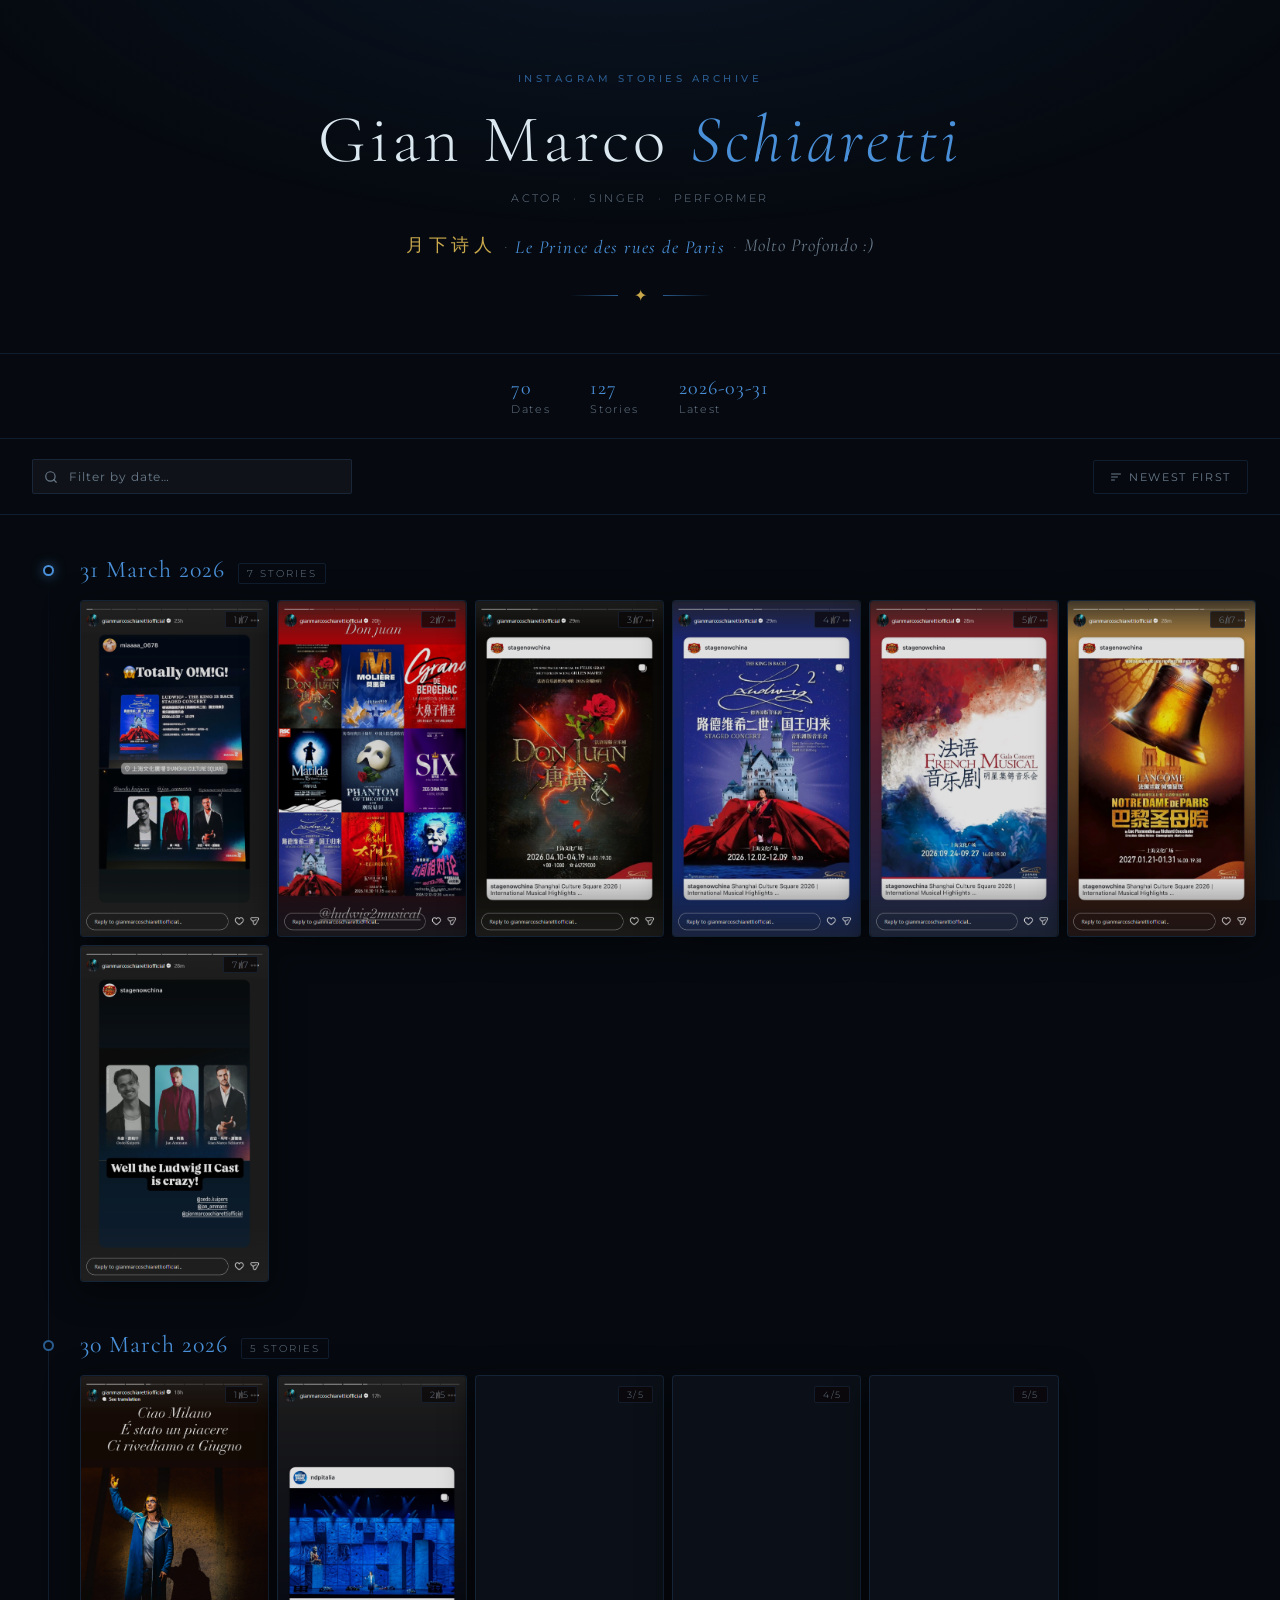
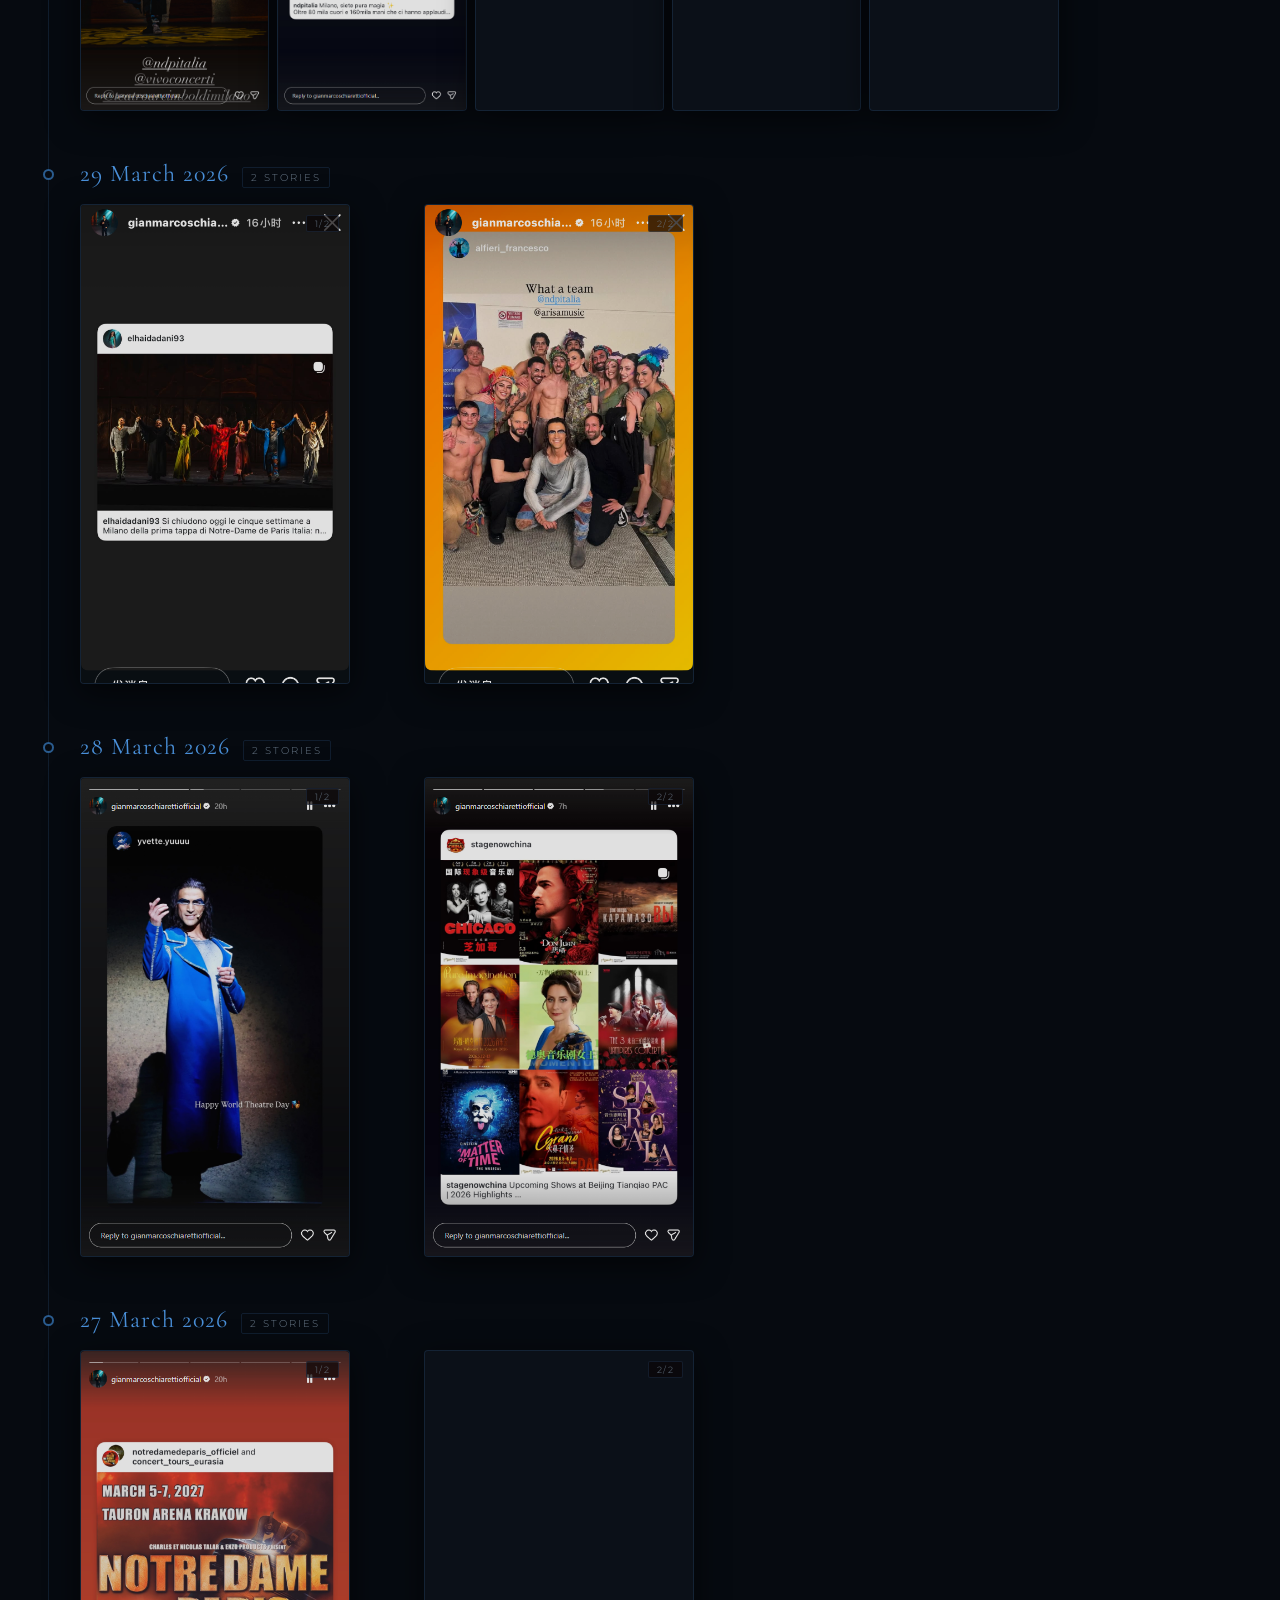
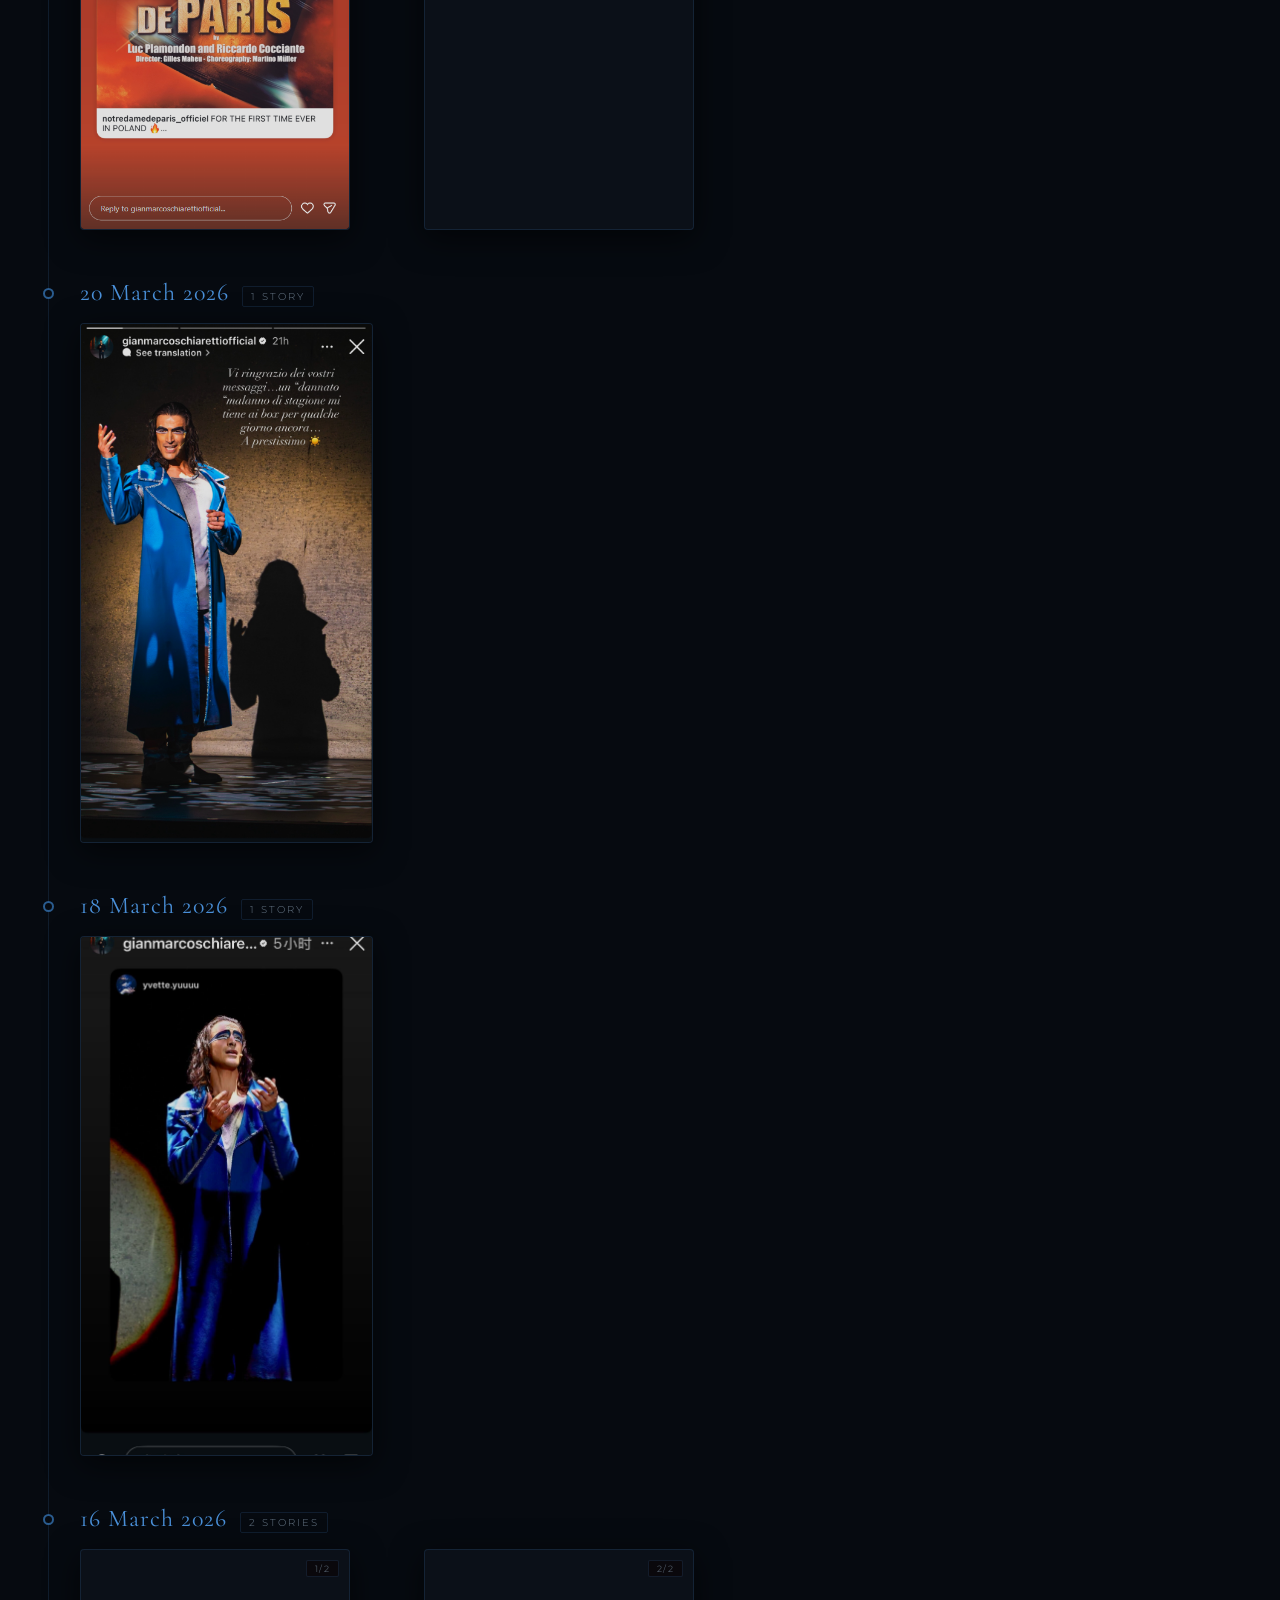
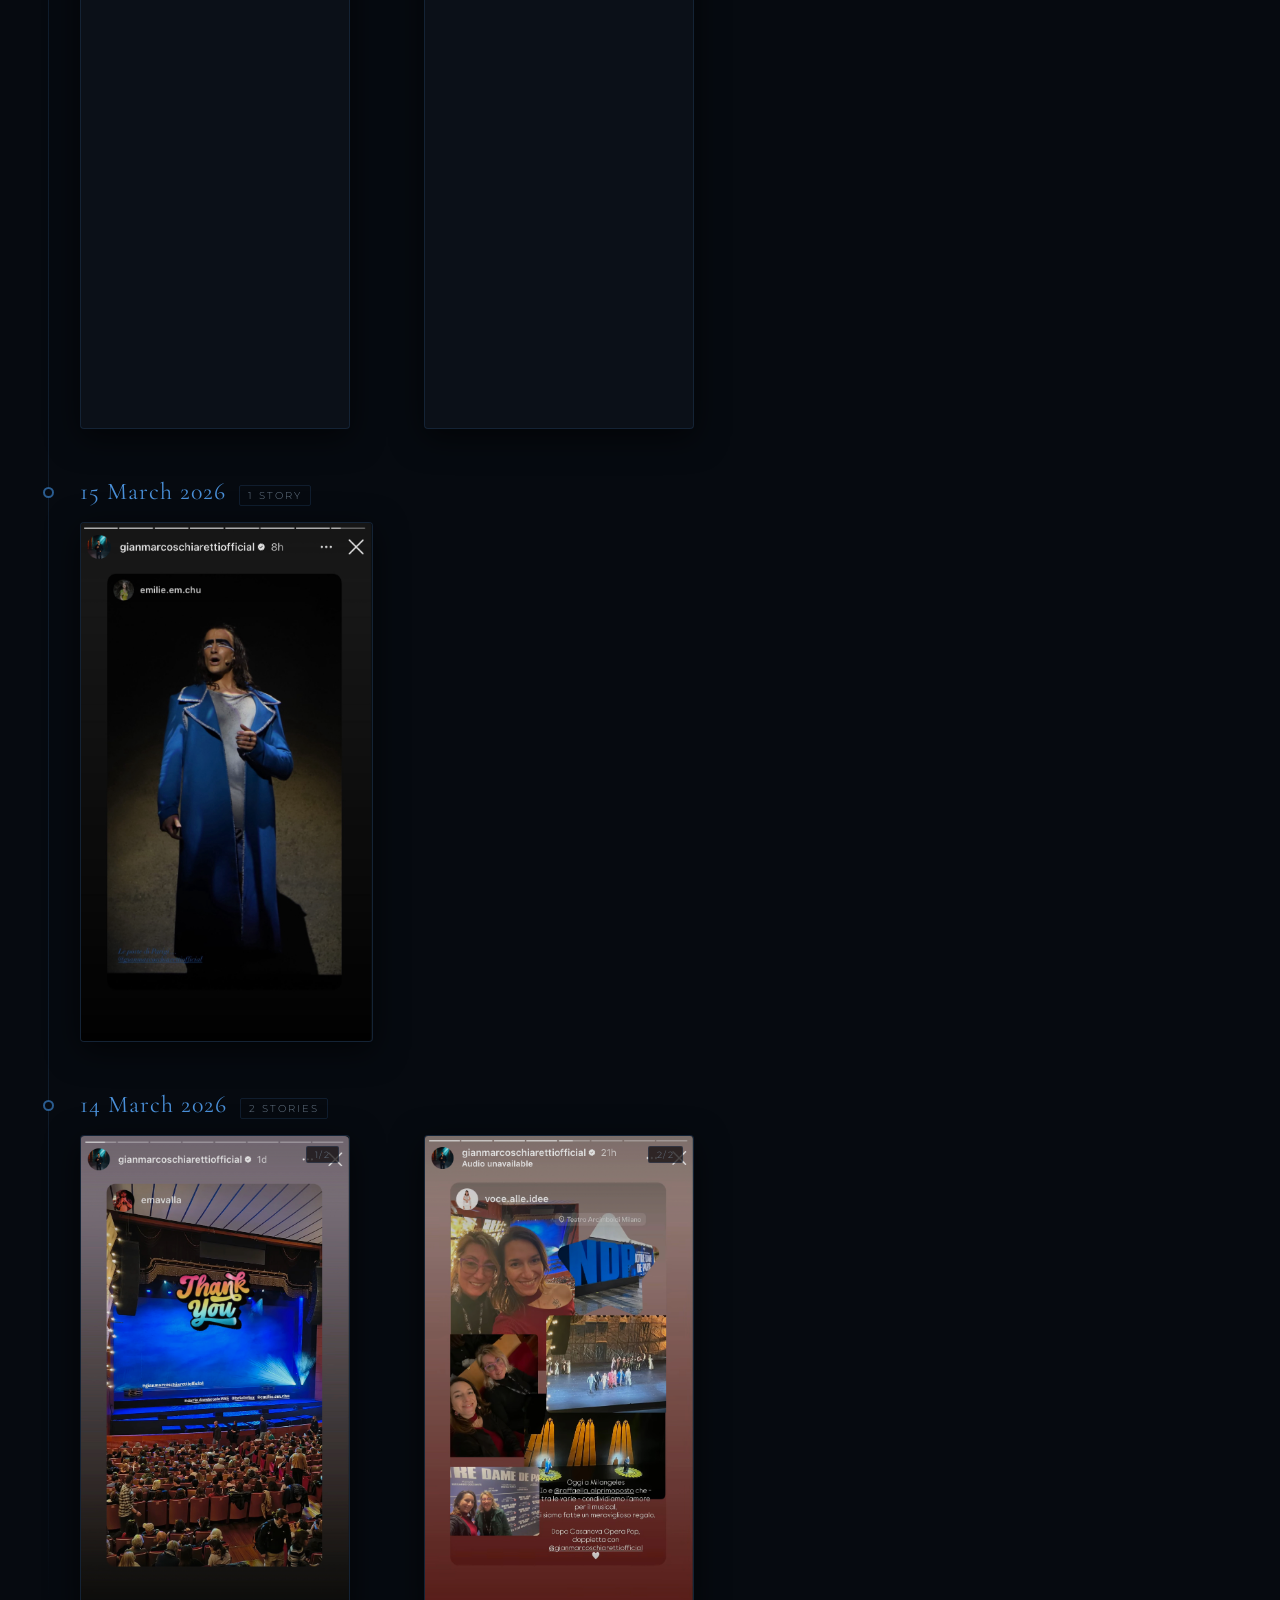
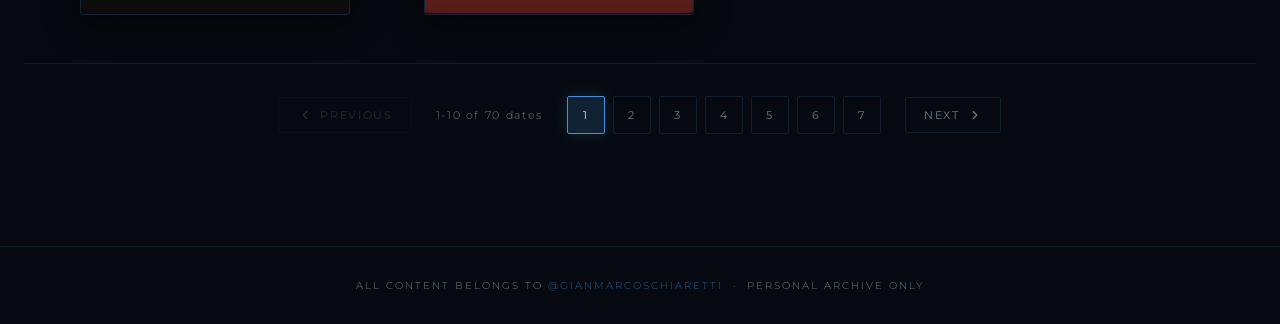
==== index.html @ 5ee10ee5 "Update Instagram story screenshots - 2026-04-02 15:38:08" ====
<!DOCTYPE html>
<html lang="en">
<head>
  <meta charset="UTF-8" />
  <meta name="viewport" content="width=device-width, initial-scale=1.0" />
  <title>Gian Marco Schiaretti — Stories Archive</title>
  <meta name="description" content="A curated archive of Instagram stories by Gian Marco Schiaretti, actor and singer." />
  <link rel="stylesheet" href="style.css" />
</head>
<body>

  <!-- ══ Header ══════════════════════════════════════ -->
  <header>
    <p class="header-eyebrow">Instagram Stories Archive</p>
    <h1>Gian Marco <em>Schiaretti</em></h1>
    <p class="header-subtitle">Actor &nbsp;·&nbsp; Singer &nbsp;·&nbsp; Performer</p>
    <div class="header-poem">
      <p class="poem-line">
        <span class="poem-zh">月下诗人</span>
        <span class="poem-sep">·</span>
        <span class="poem-fr">Le Prince des rues de Paris</span>
        <span class="poem-sep">·</span>
        <span class="poem-it">Molto Profondo :)</span>
      </p>
    </div>
    <div class="header-divider">
      <span></span>
      <i>✦</i>
      <span></span>
    </div>
  </header>

  <!-- ══ Stats bar ════════════════════════════════════ -->
  <div id="stats-bar">
    <div>
      <strong id="stat-dates">—</strong>
      <span>Dates</span>
    </div>
    <div>
      <strong id="stat-images">—</strong>
      <span>Stories</span>
    </div>
    <div>
      <strong id="stat-latest">—</strong>
      <span>Latest</span>
    </div>
  </div>

  <!-- ══ Controls ═════════════════════════════════════ -->
  <div id="controls">
    <div class="search-wrap">
      <!-- Search icon -->
      <svg xmlns="http://www.w3.org/2000/svg" viewBox="0 0 24 24" fill="none"
           stroke="currentColor" stroke-width="2" stroke-linecap="round" stroke-linejoin="round">
        <circle cx="11" cy="11" r="8"/><line x1="21" y1="21" x2="16.65" y2="16.65"/>
      </svg>
      <input id="search-input" type="search" placeholder="Filter by date…" autocomplete="off" />
    </div>

    <button id="sort-btn" class="sort-btn" title="Toggle sort order">
      <!-- Sort icon -->
      <svg xmlns="http://www.w3.org/2000/svg" viewBox="0 0 24 24" fill="none"
           stroke="currentColor" stroke-width="2" stroke-linecap="round" stroke-linejoin="round">
        <line x1="3" y1="6" x2="21" y2="6"/>
        <line x1="3" y1="12" x2="15" y2="12"/>
        <line x1="3" y1="18" x2="9" y2="18"/>
      </svg>
      <span class="sort-label">Newest First</span>
    </button>
  </div>

  <!-- ══ Main gallery ══════════════════════════════════ -->
  <main>
    <div id="loading-state">Loading stories…</div>
    <div id="empty-state">No stories found for that date.</div>
    <div id="gallery"></div>
    
    <!-- ══ Pagination ════════════════════════════════════ -->
    <div id="pagination">
      <button id="prev-page" class="page-btn" aria-label="Previous page">
        <svg xmlns="http://www.w3.org/2000/svg" width="14" height="14" viewBox="0 0 24 24"
             fill="none" stroke="currentColor" stroke-width="2"
             stroke-linecap="round" stroke-linejoin="round">
          <polyline points="15 18 9 12 15 6"/>
        </svg>
        <span>Previous</span>
      </button>
      
      <span id="page-info">—</span>
      
      <div id="page-numbers" aria-label="Page numbers"></div>
      
      <button id="next-page" class="page-btn" aria-label="Next page">
        <span>Next</span>
        <svg xmlns="http://www.w3.org/2000/svg" width="14" height="14" viewBox="0 0 24 24"
             fill="none" stroke="currentColor" stroke-width="2"
             stroke-linecap="round" stroke-linejoin="round">
          <polyline points="9 18 15 12 9 6"/>
        </svg>
      </button>
    </div>
  </main>

  <!-- ══ Footer ═══════════════════════════════════════ -->
  <footer>
    <p>
      All content belongs to
      <a href="https://www.instagram.com/gianmarcoschiaretti/" target="_blank" rel="noopener">
        @gianmarcoschiaretti
      </a>
      &nbsp;·&nbsp; Personal archive only
    </p>
  </footer>

  <!-- ══ Scroll-to-top ════════════════════════════════ -->
  <button id="scroll-top" aria-label="Scroll to top" title="Back to top">
    <svg xmlns="http://www.w3.org/2000/svg" width="16" height="16" viewBox="0 0 24 24"
         fill="none" stroke="currentColor" stroke-width="2"
         stroke-linecap="round" stroke-linejoin="round">
      <polyline points="18 15 12 9 6 15"/>
    </svg>
  </button>

  <!-- ══ Lightbox ══════════════════════════════════════ -->
  <div id="lightbox" role="dialog" aria-modal="true" aria-label="Story viewer">

    <button id="lightbox-close" aria-label="Close viewer">
      <svg xmlns="http://www.w3.org/2000/svg" width="16" height="16" viewBox="0 0 24 24"
           fill="none" stroke="currentColor" stroke-width="2"
           stroke-linecap="round" stroke-linejoin="round">
        <line x1="18" y1="6" x2="6" y2="18"/>
        <line x1="6" y1="6" x2="18" y2="18"/>
      </svg>
    </button>

    <button id="lightbox-prev" class="lightbox-nav" aria-label="Previous story">
      <svg xmlns="http://www.w3.org/2000/svg" width="18" height="18" viewBox="0 0 24 24"
           fill="none" stroke="currentColor" stroke-width="2"
           stroke-linecap="round" stroke-linejoin="round">
        <polyline points="15 18 9 12 15 6"/>
      </svg>
    </button>

    <img id="lightbox-img" src="" alt="" tabindex="-1" />

    <button id="lightbox-next" class="lightbox-nav" aria-label="Next story">
      <svg xmlns="http://www.w3.org/2000/svg" width="18" height="18" viewBox="0 0 24 24"
           fill="none" stroke="currentColor" stroke-width="2"
           stroke-linecap="round" stroke-linejoin="round">
        <polyline points="9 18 15 12 9 6"/>
      </svg>
    </button>

    <p id="lightbox-caption"></p>
    <p class="lightbox-counter" id="lightbox-counter"></p>
  </div>

  <script src="gallery.js"></script>
</body>
</html>
---- style.css ----
/* ===================================================
   GMS Gallery — Poet of Paris Theme
   Inspired by: Notre Dame de Paris — Gringoire
   Blue moonlit streets, gold cathedral light
   =================================================== */

@import url('https://fonts.googleapis.com/css2?family=Cormorant+Garamond:ital,wght@0,300;0,400;0,600;1,300;1,400&family=Montserrat:wght@300;400;500&display=swap');

/* ── Reset & Base ── */
*, *::before, *::after { box-sizing: border-box; margin: 0; padding: 0; }

:root {
  --bg-deep:        #060a10;
  --bg-card:        #0b1018;
  --bg-hover:       #111a28;
  --blue:           #2a5c8f;
  --blue-bright:    #4a90d9;
  --blue-glow:      #5ba0e8;
  --gold:           #c9a84c;
  --gold-dim:       #8a6f30;
  --blue-deep:      #0d1b2e;
  --blue-mid:       #1a3555;
  --text-primary:   #dce8f0;
  --text-muted:     #6a7a8a;
  --text-date:      #4a90d9;
  --border-subtle:  rgba(74, 144, 217, 0.15);
  --border-hover:   rgba(74, 144, 217, 0.45);
  --shadow-glow:    0 0 40px rgba(42, 92, 143, 0.3);
  --shadow-card:    0 8px 32px rgba(0, 0, 0, 0.6);
  --radius-card:    4px;
  --transition:     0.3s cubic-bezier(0.4, 0, 0.2, 1);
}

html { scroll-behavior: smooth; }

body {
  background-color: var(--bg-deep);
  color: var(--text-primary);
  font-family: 'Montserrat', sans-serif;
  font-weight: 300;
  min-height: 100vh;
  overflow-x: hidden;
}

/* ── Ambient background texture ── */
body::before {
  content: '';
  position: fixed;
  inset: 0;
  background:
    radial-gradient(ellipse 80% 50% at 50% -10%, rgba(13, 27, 46, 0.7) 0%, transparent 70%),
    radial-gradient(ellipse 60% 40% at 80% 100%, rgba(42, 92, 143, 0.15) 0%, transparent 60%);
  pointer-events: none;
  z-index: 0;
}

/* ── Header ── */
header {
  position: relative;
  z-index: 10;
  text-align: center;
  padding: 72px 24px 48px;
  border-bottom: 1px solid var(--border-subtle);
}

.header-eyebrow {
  font-family: 'Montserrat', sans-serif;
  font-size: 10px;
  font-weight: 500;
  letter-spacing: 0.35em;
  text-transform: uppercase;
  color: var(--blue);
  margin-bottom: 18px;
}

header h1 {
  font-family: 'Cormorant Garamond', serif;
  font-size: clamp(2.4rem, 6vw, 4.2rem);
  font-weight: 300;
  letter-spacing: 0.06em;
  color: var(--text-primary);
  line-height: 1.1;
}

header h1 em {
  font-style: italic;
  color: var(--blue-bright);
}

.header-subtitle {
  margin-top: 14px;
  font-size: 11px;
  letter-spacing: 0.22em;
  text-transform: uppercase;
  color: var(--text-muted);
}

/* ── Header poem ── */
.header-poem {
  margin-top: 24px;
  text-align: center;
}

.poem-line {
  font-family: 'Cormorant Garamond', serif;
  line-height: 1.6;
  margin: 0;
  display: flex;
  align-items: center;
  justify-content: center;
  flex-wrap: wrap;
  gap: 8px;
}

.poem-zh {
  font-size: clamp(0.95rem, 2.2vw, 1.15rem);
  font-weight: 400;
  color: var(--gold);
  letter-spacing: 0.25em;
}

.poem-fr {
  font-size: clamp(0.95rem, 2.2vw, 1.15rem);
  font-weight: 400;
  font-style: italic;
  color: var(--blue-bright);
  letter-spacing: 0.08em;
  margin-top: 4px;
}

.poem-it {
  font-size: clamp(0.95rem, 2.2vw, 1.15rem);
  font-weight: 400;
  font-style: italic;
  color: var(--text-muted);
  letter-spacing: 0.06em;
}

.poem-sep {
  color: var(--text-muted);
  font-size: clamp(0.9rem, 2.5vw, 1.1rem);
  opacity: 0.6;
}

.header-divider {
  display: flex;
  align-items: center;
  justify-content: center;
  gap: 16px;
  margin-top: 24px;
}

.header-divider span {
  display: inline-block;
  width: 48px;
  height: 1px;
  background: linear-gradient(90deg, transparent, var(--blue));
}

.header-divider span:last-child {
  background: linear-gradient(90deg, var(--blue), transparent);
}

.header-divider i {
  font-style: normal;
  color: var(--gold);
  font-size: 16px;
}

/* ── Stats bar ── */
#stats-bar {
  position: relative;
  z-index: 10;
  display: flex;
  justify-content: center;
  gap: 40px;
  padding: 22px 24px;
  border-bottom: 1px solid var(--border-subtle);
  font-size: 11px;
  letter-spacing: 0.15em;
  color: var(--text-muted);
}

#stats-bar strong {
  display: block;
  font-size: 20px;
  font-family: 'Cormorant Garamond', serif;
  font-weight: 400;
  letter-spacing: 0.05em;
  color: var(--blue-bright);
  margin-bottom: 2px;
}

/* ── Controls ── */
#controls {
  position: relative;
  z-index: 10;
  display: flex;
  align-items: center;
  justify-content: space-between;
  flex-wrap: wrap;
  gap: 12px;
  padding: 20px 32px;
  border-bottom: 1px solid var(--border-subtle);
}

.search-wrap {
  position: relative;
  flex: 1;
  max-width: 320px;
}

.search-wrap svg {
  position: absolute;
  left: 12px;
  top: 50%;
  transform: translateY(-50%);
  color: var(--text-muted);
  pointer-events: none;
  width: 14px;
  height: 14px;
}

#search-input {
  width: 100%;
  background: rgba(255,255,255,0.04);
  border: 1px solid var(--border-subtle);
  border-radius: 2px;
  color: var(--text-primary);
  font-family: 'Montserrat', sans-serif;
  font-size: 12px;
  letter-spacing: 0.08em;
  padding: 9px 12px 9px 36px;
  outline: none;
  transition: border-color var(--transition), background var(--transition);
}

#search-input::placeholder { color: var(--text-muted); }
#search-input:focus {
  border-color: var(--blue);
  background: rgba(255,255,255,0.06);
}

.sort-btn {
  display: flex;
  align-items: center;
  gap: 7px;
  background: transparent;
  border: 1px solid var(--border-subtle);
  border-radius: 2px;
  color: var(--text-muted);
  font-family: 'Montserrat', sans-serif;
  font-size: 11px;
  letter-spacing: 0.15em;
  text-transform: uppercase;
  padding: 9px 16px;
  cursor: pointer;
  transition: all var(--transition);
}

.sort-btn:hover, .sort-btn.active {
  border-color: var(--blue);
  color: var(--blue-bright);
}

.sort-btn svg { width: 12px; height: 12px; }

/* ── Main layout ── */
main {
  position: relative;
  z-index: 10;
  max-width: 1400px;
  margin: 0 auto;
  padding: 40px 24px 80px;
}

/* ── Timeline container ── */
#gallery {
  position: relative;
}

#gallery::before {
  content: '';
  position: absolute;
  left: 24px;
  top: 0;
  bottom: 0;
  width: 1px;
  background: linear-gradient(to bottom, transparent, var(--border-subtle) 5%, var(--border-subtle) 95%, transparent);
}

/* ── Date section ── */
.date-section {
  margin-bottom: 48px;
  padding-left: 56px;
  position: relative;
  animation: fadeUp 0.5s ease both;
}

/* Timeline dot */
.date-section::before {
  content: '';
  position: absolute;
  left: 19px;
  top: 10px;
  width: 11px;
  height: 11px;
  border-radius: 50%;
  background: var(--bg-deep);
  border: 2px solid var(--blue);
  z-index: 2;
  transition: all var(--transition);
}

.date-section:first-child::before {
  border-color: var(--blue-bright);
  box-shadow: 0 0 12px rgba(74, 144, 217, 0.5);
}

@keyframes fadeUp {
  from { opacity: 0; transform: translateY(20px); }
  to   { opacity: 1; transform: translateY(0); }
}

.date-header {
  display: flex;
  align-items: baseline;
  gap: 14px;
  margin-bottom: 16px;
}

.date-label {
  font-family: 'Cormorant Garamond', serif;
  font-size: 1.5rem;
  font-weight: 400;
  color: var(--text-date);
  letter-spacing: 0.04em;
}

.date-count {
  font-size: 10px;
  letter-spacing: 0.2em;
  text-transform: uppercase;
  color: var(--text-muted);
  padding: 3px 8px;
  border: 1px solid var(--border-subtle);
  border-radius: 2px;
}

/* ── Photo grid — adaptive layouts ── */
.photo-grid {
  display: grid;
  gap: 8px;
}

/* 1 image: centered hero */
.photo-grid.layout-1 {
  grid-template-columns: 1fr;
  max-width: 420px;
}

/* 2 images: equal side-by-side */
.photo-grid.layout-2 {
  grid-template-columns: 1fr 1fr;
  max-width: 680px;
}

/* 3 images: equal side-by-side */
.photo-grid.layout-3 {
  grid-template-columns: 1fr 1fr 1fr;
  max-width: 900px;
}

/* 4+ images: featured first + grid */
.photo-grid.layout-many {
  grid-template-columns: repeat(auto-fill, minmax(180px, 1fr));
  max-width: 100%;
}

/* ── Photo card ── */
.photo-card {
  position: relative;
  overflow: hidden;
  border-radius: var(--radius-card);
  border: 1px solid var(--border-subtle);
  background: var(--bg-card);
  cursor: pointer;
  box-shadow: var(--shadow-card);
  transition: border-color var(--transition), transform var(--transition), box-shadow var(--transition);
  aspect-ratio: 9 / 16;
}

/* Hero card for single image dates */
.layout-1 .photo-card {
  aspect-ratio: 9 / 16;
  max-height: 520px;
}

/* Side-by-side cards */
.layout-2 .photo-card {
  aspect-ratio: 9 / 16;
  max-height: 480px;
}

/* Equal side-by-side cards */
.layout-3 .photo-card {
  aspect-ratio: 9 / 16;
  max-height: 440px;
}

/* Many cards */
.layout-many .photo-card {
  aspect-ratio: 9 / 16;
  max-height: 380px;
}

.photo-card:hover {
  border-color: var(--border-hover);
  transform: translateY(-4px) scale(1.015);
  box-shadow: var(--shadow-glow), var(--shadow-card);
}

.photo-card img {
  width: 100%;
  height: 100%;
  object-fit: cover;
  display: block;
  transition: transform 0.5s ease, filter 0.5s ease, opacity 0.4s ease;
  filter: brightness(0.88) saturate(1.1);
  opacity: 0;
}

.photo-card img.loaded {
  opacity: 1;
}

.photo-card:hover img {
  transform: scale(1.06);
  filter: brightness(1) saturate(1.25);
}

.photo-card .card-overlay {
  position: absolute;
  inset: 0;
  background: linear-gradient(to top, rgba(10,6,8,0.75) 0%, transparent 50%);
  opacity: 0;
  transition: opacity var(--transition);
  display: flex;
  align-items: flex-end;
  padding: 14px;
}

.photo-card:hover .card-overlay { opacity: 1; }

.card-overlay-text {
  font-size: 10px;
  letter-spacing: 0.15em;
  text-transform: uppercase;
  color: rgba(240,232,216,0.75);
}

/* ── Image index badge ── */
.card-index {
  position: absolute;
  top: 10px;
  right: 10px;
  background: rgba(10, 6, 8, 0.7);
  border: 1px solid var(--border-subtle);
  border-radius: 2px;
  padding: 2px 8px;
  font-size: 9px;
  letter-spacing: 0.15em;
  color: var(--text-muted);
  z-index: 3;
}

/* ── Lightbox ── */
#lightbox {
  display: none;
  position: fixed;
  inset: 0;
  z-index: 1000;
  background: rgba(5, 3, 4, 0.95);
  backdrop-filter: blur(12px);
  -webkit-backdrop-filter: blur(12px);
  align-items: center;
  justify-content: center;
  flex-direction: column;
}

#lightbox.open { display: flex; }

#lightbox-img {
  max-width: 92vw;
  max-height: 82vh;
  object-fit: contain;
  border-radius: var(--radius-card);
  box-shadow: 0 20px 80px rgba(0,0,0,0.8), 0 0 60px rgba(42, 92, 143, 0.15);
  animation: lightboxIn 0.25s ease;
}

@keyframes lightboxIn {
  from { opacity: 0; transform: scale(0.93); }
  to   { opacity: 1; transform: scale(1); }
}

#lightbox-caption {
  margin-top: 16px;
  font-size: 11px;
  letter-spacing: 0.2em;
  text-transform: uppercase;
  color: var(--text-muted);
  text-align: center;
}

#lightbox-close {
  position: fixed;
  top: 24px;
  right: 28px;
  background: transparent;
  border: 1px solid rgba(255,255,255,0.15);
  border-radius: 50%;
  width: 40px;
  height: 40px;
  color: var(--text-muted);
  font-size: 18px;
  cursor: pointer;
  display: flex;
  align-items: center;
  justify-content: center;
  transition: all var(--transition);
}

#lightbox-close:hover {
  border-color: var(--blue-bright);
  color: var(--text-primary);
  background: rgba(42, 92, 143, 0.3);
}

.lightbox-nav {
  position: fixed;
  top: 50%;
  transform: translateY(-50%);
  background: transparent;
  border: 1px solid rgba(255,255,255,0.12);
  border-radius: 2px;
  width: 44px;
  height: 64px;
  color: var(--text-muted);
  font-size: 20px;
  cursor: pointer;
  display: flex;
  align-items: center;
  justify-content: center;
  transition: all var(--transition);
  z-index: 1001;
}

.lightbox-nav:hover {
  border-color: var(--blue);
  color: var(--blue-bright);
  background: rgba(42, 92, 143, 0.12);
}

#lightbox-prev { left: 16px; }
#lightbox-next { right: 16px; }

.lightbox-counter {
  position: fixed;
  bottom: 24px;
  left: 50%;
  transform: translateX(-50%);
  font-size: 10px;
  letter-spacing: 0.25em;
  color: var(--text-muted);
}

/* ── Empty / loading states ── */
#empty-state {
  text-align: center;
  padding: 80px 24px;
  color: var(--text-muted);
  font-family: 'Cormorant Garamond', serif;
  font-size: 1.4rem;
  font-style: italic;
  display: none;
}

#loading-state {
  text-align: center;
  padding: 80px 24px;
  color: var(--text-muted);
  font-size: 11px;
  letter-spacing: 0.25em;
  text-transform: uppercase;
}

/* ── Scroll-to-top ── */
#scroll-top {
  position: fixed;
  bottom: 32px;
  right: 32px;
  width: 42px;
  height: 42px;
  background: var(--bg-card);
  border: 1px solid var(--border-subtle);
  border-radius: 2px;
  color: var(--text-muted);
  font-size: 16px;
  cursor: pointer;
  display: none;
  align-items: center;
  justify-content: center;
  transition: all var(--transition);
  z-index: 200;
}

#scroll-top.visible { display: flex; }
#scroll-top:hover {
  border-color: var(--blue);
  color: var(--blue-bright);
  background: var(--bg-hover);
}

/* ── Pagination ── */
#pagination {
  display: none;
  align-items: center;
  justify-content: center;
  flex-wrap: wrap;
  gap: 24px;
  margin-top: 48px;
  padding: 32px 24px;
  border-top: 1px solid var(--border-subtle);
}

#page-info {
  font-size: 11px;
  letter-spacing: 0.15em;
  color: var(--text-muted);
  font-family: 'Montserrat', sans-serif;
  text-align: center;
}

.page-btn {
  display: flex;
  align-items: center;
  gap: 8px;
  background: transparent;
  border: 1px solid var(--border-subtle);
  border-radius: 2px;
  color: var(--text-muted);
  font-family: 'Montserrat', sans-serif;
  font-size: 11px;
  letter-spacing: 0.15em;
  text-transform: uppercase;
  padding: 10px 18px;
  cursor: pointer;
  transition: all var(--transition);
}

.page-btn:hover:not(:disabled) {
  border-color: var(--blue);
  color: var(--blue-bright);
  background: rgba(42, 92, 143, 0.08);
}

.page-btn:disabled {
  opacity: 0.3;
  cursor: not-allowed;
}

.page-btn svg {
  width: 14px;
  height: 14px;
}

.page-number-btn {
  min-width: 38px;
  height: 38px;
  padding: 0 10px;
  background: transparent;
  border: 1px solid var(--border-subtle);
  border-radius: 2px;
  color: var(--text-muted);
  font-family: 'Montserrat', sans-serif;
  font-size: 11px;
  letter-spacing: 0.12em;
  cursor: pointer;
  transition: all var(--transition);
}

#page-numbers {
  display: flex;
  align-items: center;
  justify-content: center;
  flex-wrap: wrap;
  gap: 8px;
}

.page-number-btn:hover {
  border-color: var(--blue);
  color: var(--blue-bright);
  background: rgba(42, 92, 143, 0.08);
}

.page-number-btn.active {
  border-color: var(--blue-bright);
  color: var(--text-primary);
  background: rgba(74, 144, 217, 0.18);
  box-shadow: 0 0 16px rgba(74, 144, 217, 0.2);
}

/* ── Footer ── */
footer {
  position: relative;
  z-index: 10;
  text-align: center;
  padding: 32px 24px;
  border-top: 1px solid var(--border-subtle);
  font-size: 10px;
  letter-spacing: 0.2em;
  text-transform: uppercase;
  color: var(--text-muted);
}

footer a {
  color: var(--blue);
  text-decoration: none;
  transition: color var(--transition);
}

footer a:hover { color: var(--blue-bright); }

/* ── Responsive ── */
@media (max-width: 768px) {
  #gallery::before { left: 16px; }
  .date-section { padding-left: 44px; }
  .date-section::before { left: 11px; }
  .photo-grid.layout-2 { grid-template-columns: 1fr 1fr; }
  .photo-grid.layout-3 { grid-template-columns: 1fr; }
  .photo-grid.layout-many { grid-template-columns: repeat(auto-fill, minmax(140px, 1fr)); }
}

@media (max-width: 600px) {
  header { padding: 48px 16px 32px; }
  #controls { padding: 14px 16px; }
  main { padding: 24px 8px 60px; }
  #gallery::before { left: 12px; }
  .date-section { padding-left: 36px; margin-bottom: 36px; }
  .date-section::before { left: 7px; width: 9px; height: 9px; }
  .photo-grid.layout-1 { max-width: 100%; }
  .photo-grid.layout-2 { max-width: 100%; }
  .photo-grid { gap: 6px; }
  #pagination { gap: 12px; padding: 24px 12px; }
  #page-info { width: 100%; order: -1; }
  .page-btn { padding: 9px 14px; }
  .page-number-btn { min-width: 34px; height: 34px; }
  .lightbox-nav { display: none; }
}
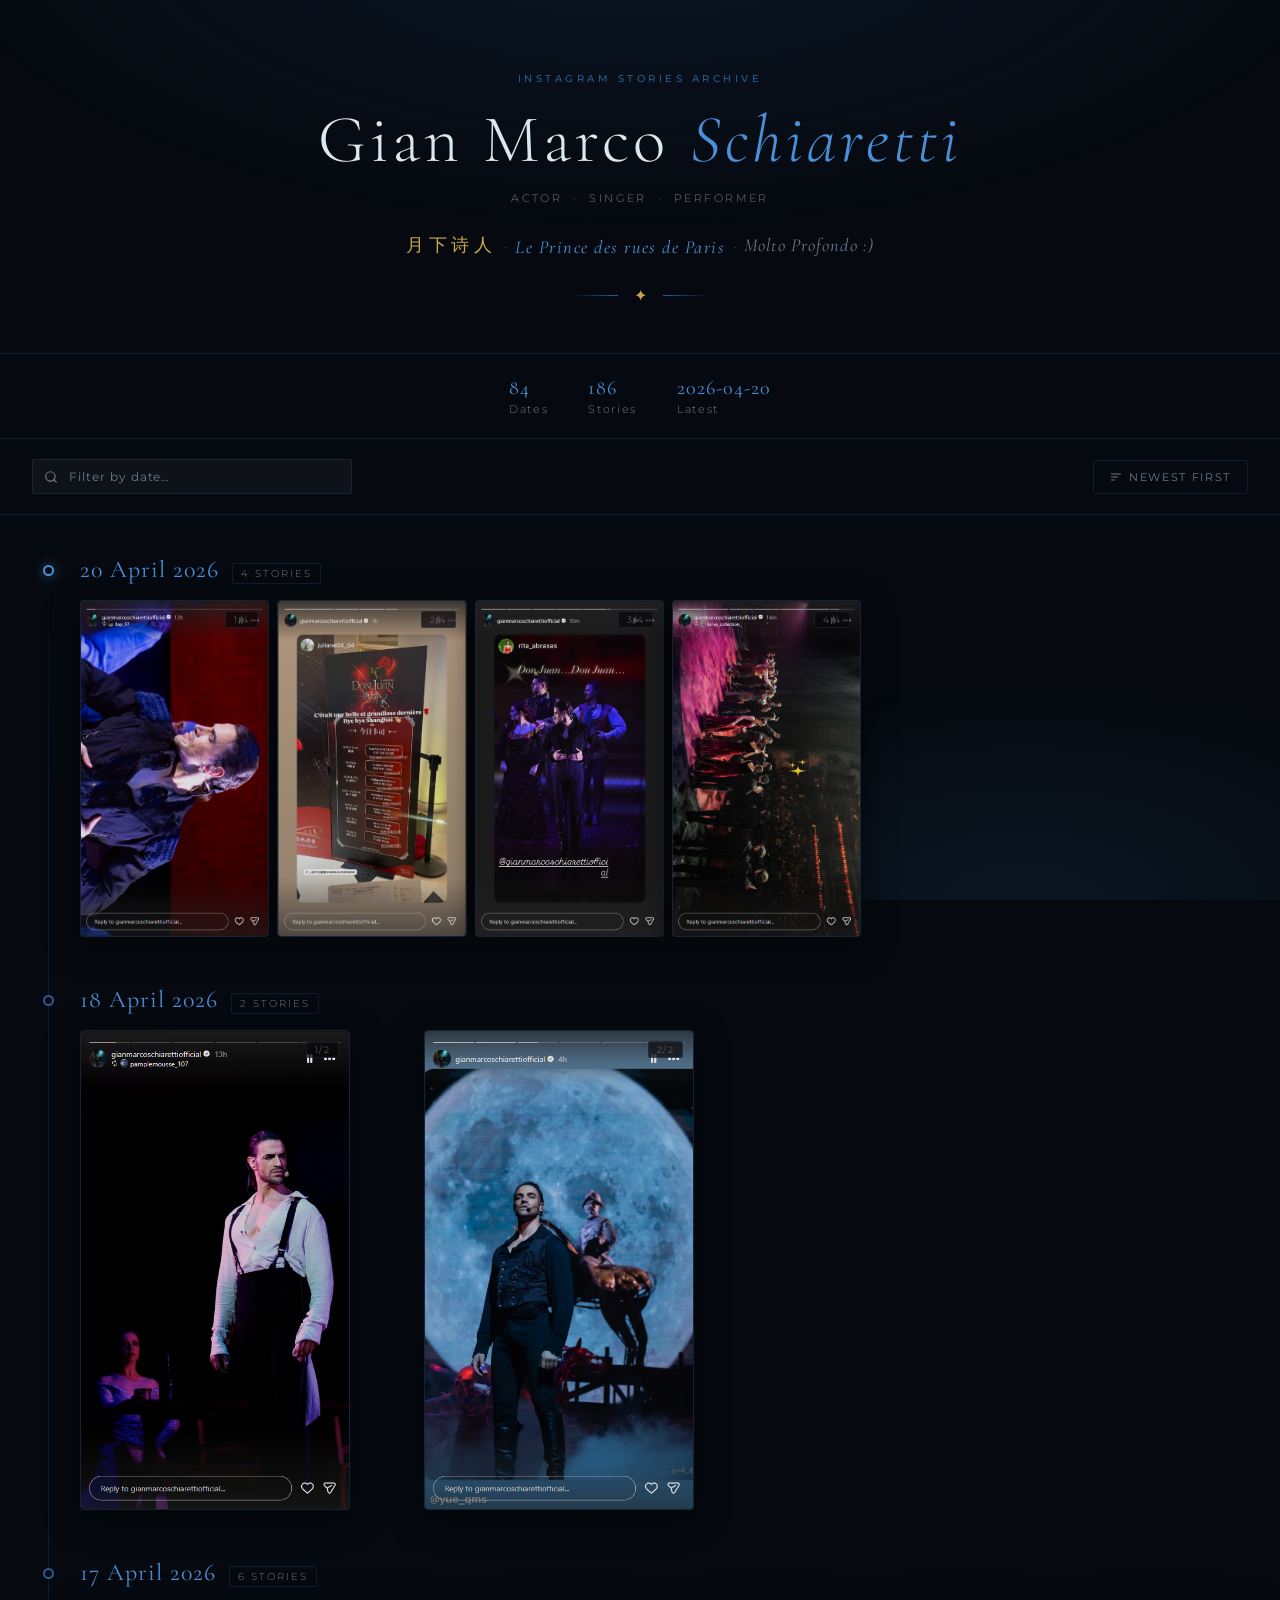
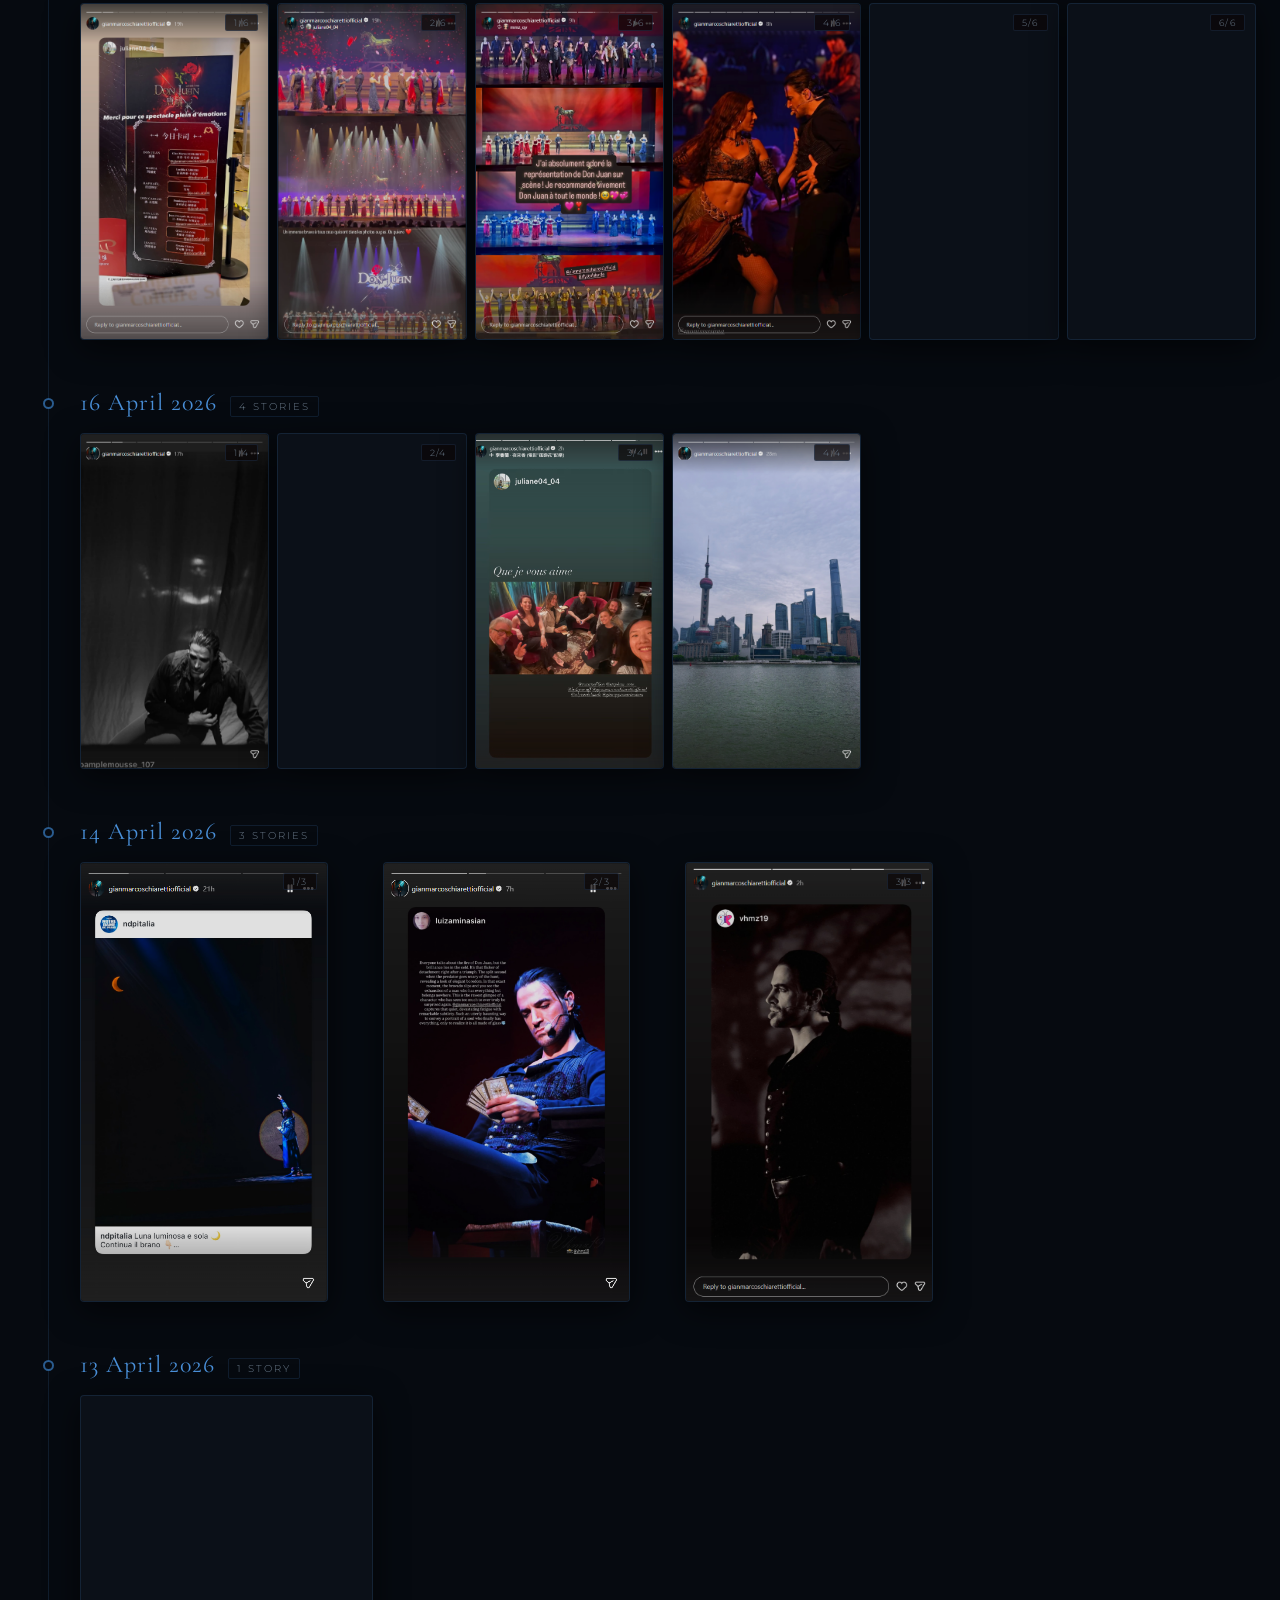
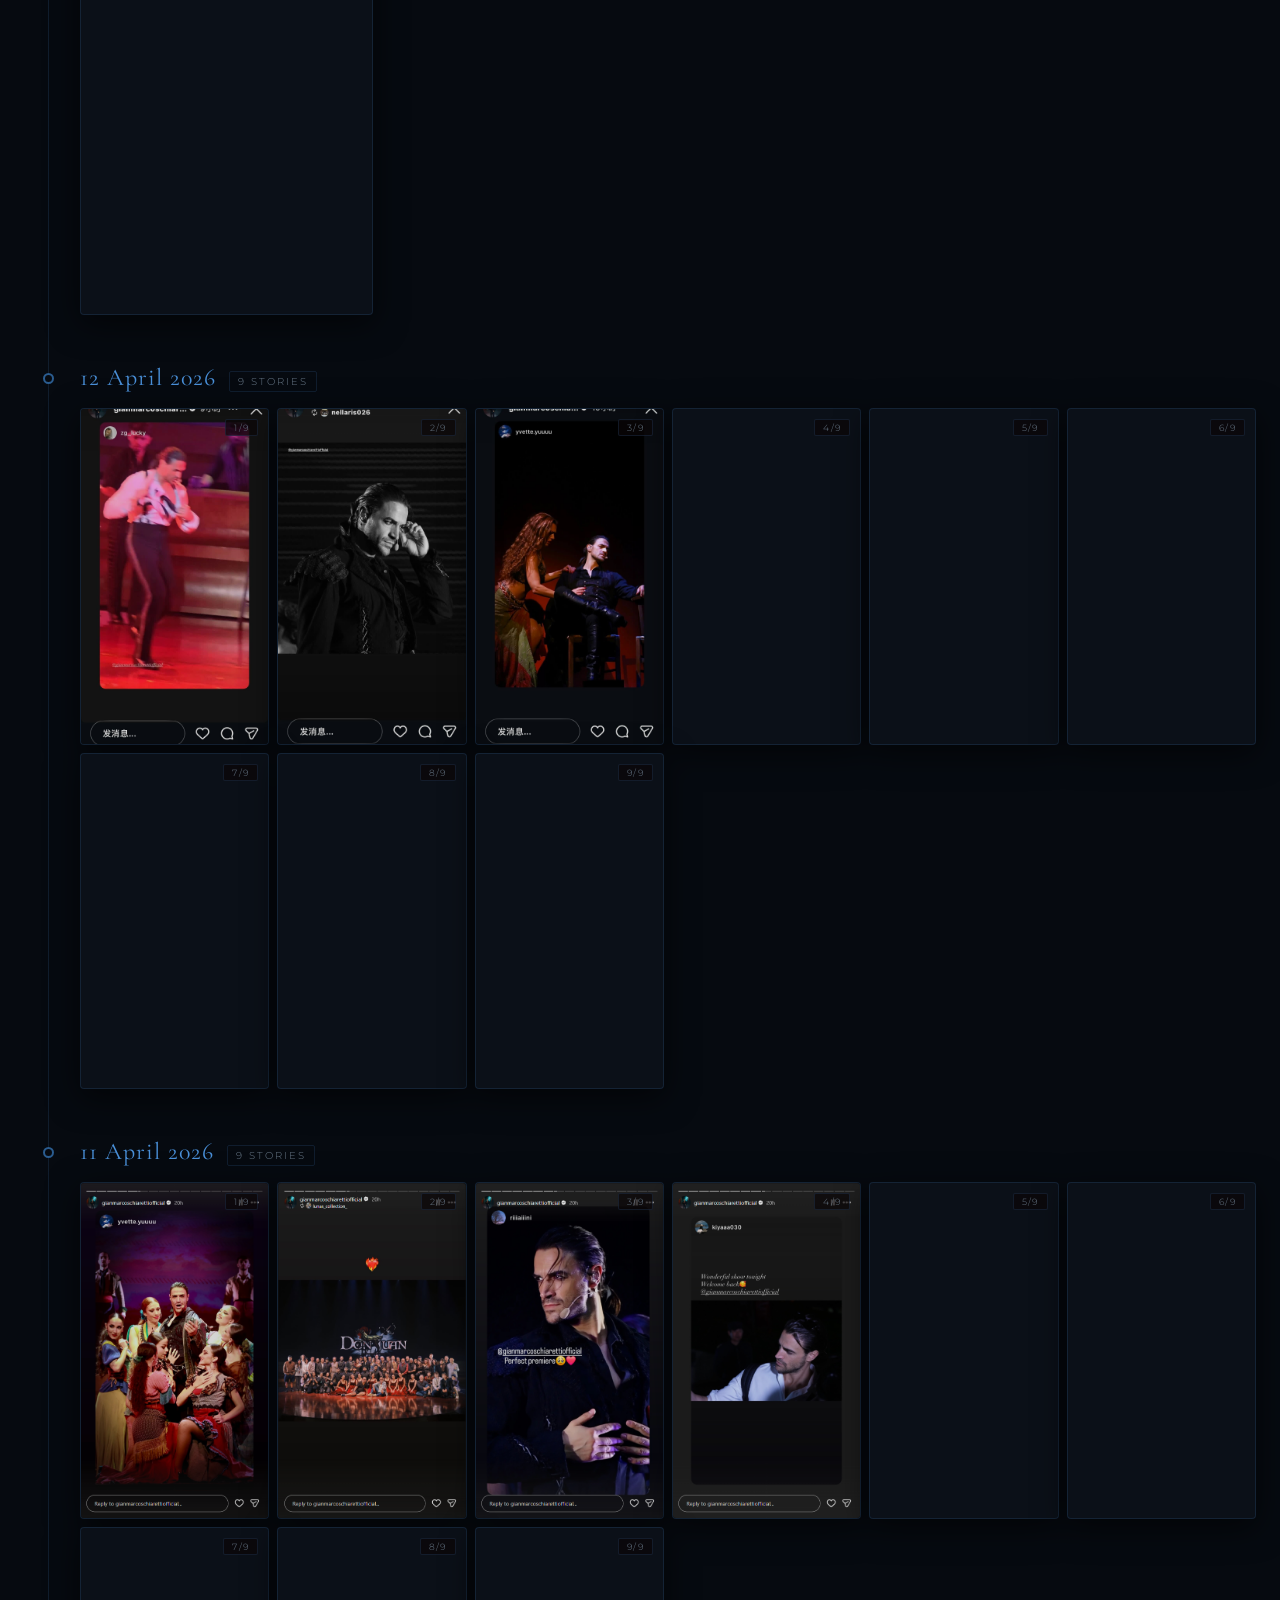
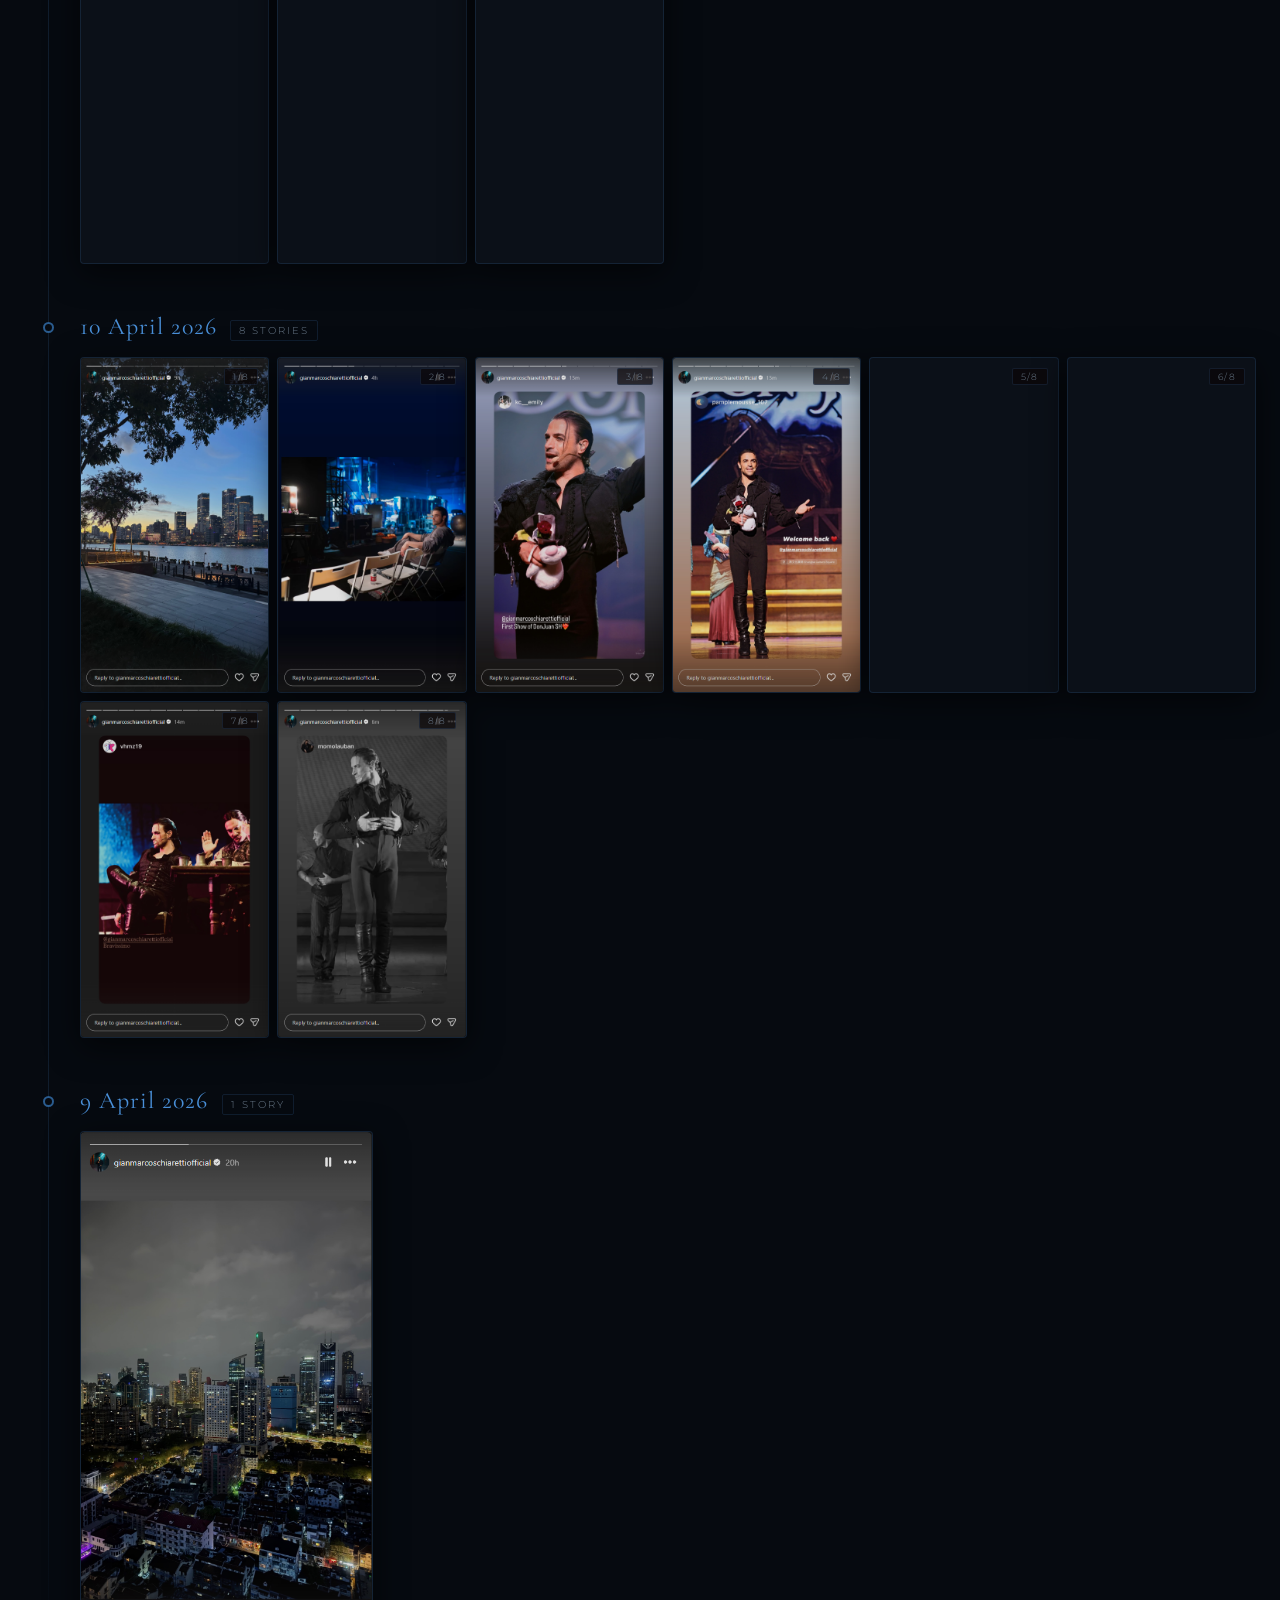
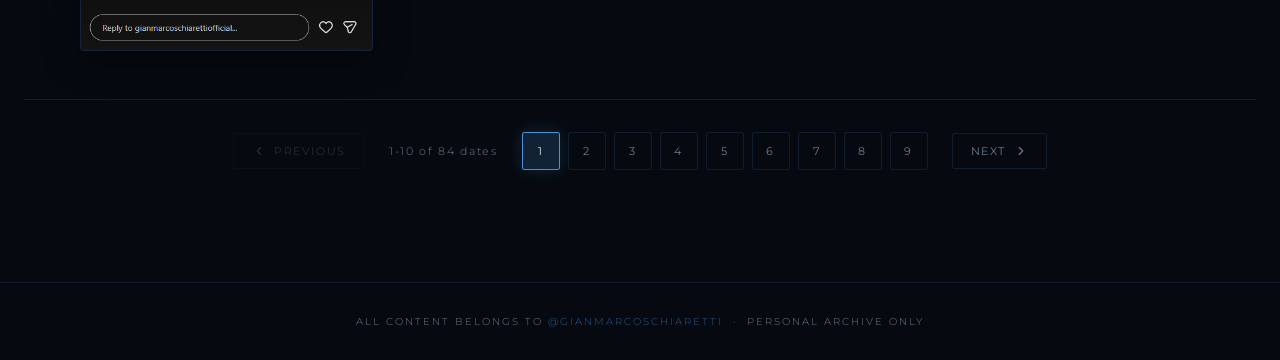
==== commit d6a618f5: "Update Instagram story screenshots - 2026-04-20 12:18:34" ====
--- a/index.html
+++ b/index.html
@@ -151,10 +151,24 @@
       </svg>
     </button>
 
+    <button id="lightbox-comments-toggle" class="lightbox-comments-toggle" aria-expanded="false" aria-controls="lightbox-comments-panel">
+      Comments
+    </button>
+
     <p id="lightbox-caption"></p>
     <p class="lightbox-counter" id="lightbox-counter"></p>
+
+    <aside id="lightbox-comments-panel" aria-label="Story comments">
+      <div class="comments-panel-header">
+        <h3>Comments</h3>
+        <button id="lightbox-comments-close" aria-label="Close comments">Close</button>
+      </div>
+      <p id="comments-status" class="comments-status"></p>
+      <div id="giscus-container"></div>
+    </aside>
   </div>
 
+  <script src="giscus-config.js"></script>
   <script src="gallery.js"></script>
 </body>
 </html>
--- a/style.css
+++ b/style.css
@@ -575,6 +575,107 @@
   color: var(--text-muted);
 }
 
+.lightbox-comments-toggle {
+  position: fixed;
+  bottom: 20px;
+  right: 28px;
+  z-index: 1002;
+  background: rgba(11, 16, 24, 0.92);
+  border: 1px solid var(--border-subtle);
+  border-radius: 2px;
+  color: var(--text-primary);
+  font-family: 'Montserrat', sans-serif;
+  font-size: 10px;
+  letter-spacing: 0.18em;
+  text-transform: uppercase;
+  padding: 10px 12px;
+  cursor: pointer;
+  transition: all var(--transition);
+}
+
+.lightbox-comments-toggle:hover,
+.lightbox-comments-toggle[aria-expanded="true"] {
+  border-color: var(--blue-bright);
+  background: rgba(26, 53, 85, 0.92);
+}
+
+#lightbox-comments-panel {
+  position: fixed;
+  left: 0;
+  right: 0;
+  bottom: 0;
+  height: min(52vh, 460px);
+  background: rgba(6, 10, 16, 0.98);
+  border-top: 1px solid var(--border-subtle);
+  box-shadow: 0 -10px 30px rgba(0, 0, 0, 0.45);
+  z-index: 1001;
+  transform: translateY(100%);
+  transition: transform var(--transition);
+  display: flex;
+  flex-direction: column;
+  overflow: hidden;
+}
+
+#lightbox-comments-panel.open {
+  transform: translateY(0);
+}
+
+.comments-panel-header {
+  display: flex;
+  align-items: center;
+  justify-content: space-between;
+  gap: 12px;
+  padding: 12px 16px;
+  border-bottom: 1px solid var(--border-subtle);
+}
+
+.comments-panel-header h3 {
+  font-family: 'Cormorant Garamond', serif;
+  font-size: 1.1rem;
+  font-weight: 400;
+  letter-spacing: 0.08em;
+  color: var(--text-primary);
+}
+
+#lightbox-comments-close {
+  background: transparent;
+  border: 1px solid var(--border-subtle);
+  border-radius: 2px;
+  color: var(--text-muted);
+  font-family: 'Montserrat', sans-serif;
+  font-size: 10px;
+  letter-spacing: 0.15em;
+  text-transform: uppercase;
+  padding: 7px 10px;
+  cursor: pointer;
+  transition: all var(--transition);
+}
+
+#lightbox-comments-close:hover {
+  border-color: var(--blue);
+  color: var(--blue-bright);
+}
+
+.comments-status {
+  min-height: 18px;
+  padding: 10px 16px 0;
+  font-size: 10px;
+  letter-spacing: 0.1em;
+  color: var(--text-muted);
+}
+
+#giscus-container {
+  flex: 1;
+  min-height: 0;
+  overflow: auto;
+  padding: 10px 16px 16px;
+}
+
+#giscus-container > script,
+#giscus-container > iframe {
+  width: 100%;
+}
+
 /* ── Empty / loading states ── */
 #empty-state {
   text-align: center;
@@ -757,4 +858,15 @@
   .page-btn { padding: 9px 14px; }
   .page-number-btn { min-width: 34px; height: 34px; }
   .lightbox-nav { display: none; }
-}
+  #lightbox-caption { margin-top: 10px; }
+  .lightbox-counter { bottom: 74px; }
+  .lightbox-comments-toggle {
+    right: 12px;
+    bottom: 18px;
+    padding: 9px 10px;
+    letter-spacing: 0.14em;
+  }
+  #lightbox-comments-panel {
+    height: min(62vh, 500px);
+  }
+}
